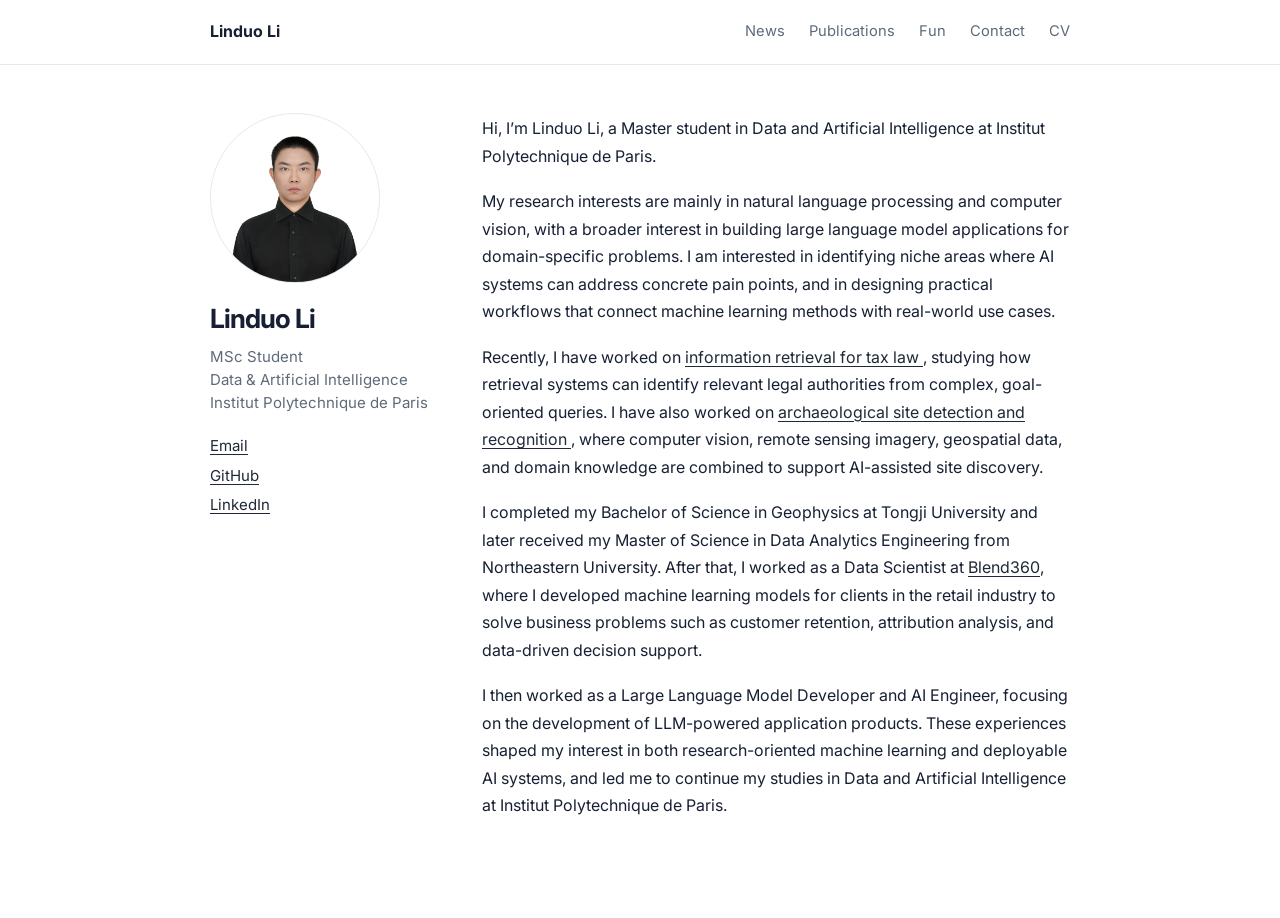
==== index.html @ b6d1ef23 "initial commit" ====
<!DOCTYPE html>
<html lang="en">
<head>
  <meta charset="UTF-8" />
  <meta name="viewport" content="width=device-width, initial-scale=1.0" />

  <title>Linduo Li</title>
  <meta
    name="description"
    content="Linduo Li — MSc student in Data and Artificial Intelligence at Institut Polytechnique de Paris. Research interests include natural language processing, computer vision, and LLM applications."
  />

  <link rel="preconnect" href="https://fonts.googleapis.com">
  <link rel="preconnect" href="https://fonts.gstatic.com" crossorigin>
  <link
    href="https://fonts.googleapis.com/css2?family=Inter:wght@400;500;600;700&display=swap"
    rel="stylesheet"
  >

  <link rel="stylesheet" href="assets/style.css" />
</head>

<body>
  <div id="site-header"></div>
  <script src="assets/nav.js"></script>

  <main class="container page home-page">
    <section class="intro">
      <div class="intro-sidebar">
        <img class="profile-photo" src="assets/img_li-linduo.jpg" alt="Portrait of Linduo Li" />

        <h1>Linduo Li</h1>

        <p class="profile-subtitle">
          MSc Student<br>
          Data & Artificial Intelligence<br>
          Institut Polytechnique de Paris
        </p>

        <div class="profile-links">
          <a href="mailto:li.linduo@ip-paris.fr">Email</a>
          <a href="https://github.com/LiLinduo" target="_blank" rel="noreferrer">GitHub</a>
          <a href="https://www.linkedin.com/in/brett-linduo-li-726781109" target="_blank" rel="noreferrer">LinkedIn</a>
        </div>
      </div>

      <div class="intro-text">
        <p>
          Hi, I’m Linduo Li, a Master student in Data and Artificial Intelligence at
          Institut Polytechnique de Paris.
        </p>

        <p>
          My research interests are mainly in natural language processing and computer vision, with
          a broader interest in building large language model applications for domain-specific problems.
          I am interested in identifying niche areas where AI systems can address concrete pain points,
          and in designing practical workflows that connect machine learning methods with real-world use cases.
        </p>

        <p>
          Recently, I have worked on
          <a href="https://github.com/LiLinduo/Information-Retrieval-for-Tax-Strategies" target="_blank" rel="noreferrer">
            information retrieval for tax law
          </a>,
          studying how retrieval systems can identify relevant legal authorities from complex, goal-oriented
          queries. I have also worked on
          <a href="https://github.com/BostonListener/CAA_2026" target="_blank" rel="noreferrer">
            archaeological site detection and recognition
          </a>,
          where computer vision, remote sensing imagery, geospatial data, and domain knowledge are combined
          to support AI-assisted site discovery.
        </p>

        <p>
          I completed my Bachelor of Science in Geophysics at Tongji University and later received my
          Master of Science in Data Analytics Engineering from Northeastern University. After that, I worked
          as a Data Scientist at
          <a href="https://www.linkedin.com/company/blend360/" target="_blank" rel="noreferrer">Blend360</a>,
          where I developed machine learning models for clients in the retail industry to solve business
          problems such as customer retention, attribution analysis, and data-driven decision support.
        </p>

        <p>
          I then worked as a Large Language Model Developer and AI Engineer, focusing on the development of
          LLM-powered application products. These experiences shaped my interest in both research-oriented
          machine learning and deployable AI systems, and led me to continue my studies in Data and Artificial
          Intelligence at Institut Polytechnique de Paris.
        </p>
      </div>
    </section>
  </main>
</body>
</html>
---- assets/style.css ----
:root {
  --bg: #ffffff;
  --text: #172033;
  --muted: #5f6b7a;
  --line: #e6e8ec;
  --link: #1f2937;
  --max-width: 860px;
}

* {
  box-sizing: border-box;
}

body {
  margin: 0;
  font-family: "Inter", system-ui, -apple-system, BlinkMacSystemFont, "Segoe UI", sans-serif;
  background: var(--bg);
  color: var(--text);
  line-height: 1.72;
  font-size: 16px;
}

a {
  color: var(--link);
  text-decoration: underline;
  text-underline-offset: 3px;
}

a:hover {
  color: #000;
}

.container {
  width: min(100% - 40px, var(--max-width));
  margin: 0 auto;
}

.site-header {
  border-bottom: 1px solid var(--line);
  background: #ffffff;
}

.nav {
  display: flex;
  align-items: center;
  justify-content: space-between;
  height: 64px;
}

.brand {
  font-weight: 700;
  font-size: 1rem;
  text-decoration: none;
  color: var(--text);
}

.nav-links {
  display: flex;
  gap: 24px;
  font-size: 0.92rem;
}

.nav-links a {
  text-decoration: none;
  color: var(--muted);
}

.nav-links a:hover,
.nav-links a.active {
  color: var(--text);
  font-weight: 600;
}

.page {
  padding: 54px 0 80px;
}

.home-page {
  padding-top: 48px;
}

.intro {
  display: grid;
  grid-template-columns: 220px minmax(0, 1fr);
  gap: 52px;
  align-items: start;
}

.intro-sidebar {
  text-align: left;
}

.profile-photo {
  width: 170px;
  height: 170px;
  display: block;
  object-fit: cover;
  object-position: center top;
  border-radius: 50%;
  margin-bottom: 20px;
  border: 1px solid var(--line);
  background: #f5f5f5;
}

.intro-sidebar h1 {
  margin: 0;
  font-size: 1.65rem;
  line-height: 1.2;
  letter-spacing: -0.04em;
}

.profile-subtitle {
  margin: 10px 0 0;
  color: var(--muted);
  font-size: 0.94rem;
  line-height: 1.55;
}

.profile-links {
  display: flex;
  flex-direction: column;
  gap: 4px;
  margin-top: 18px;
  font-size: 0.94rem;
}

.profile-links a {
  width: fit-content;
}

.intro-text {
  max-width: 620px;
  padding-top: 2px;
}

.intro-text p {
  margin: 0 0 18px;
  font-size: 1rem;
}

.page-title {
  margin: 0 0 28px;
  font-size: 1.85rem;
  line-height: 1.25;
  letter-spacing: -0.04em;
}

.section-title {
  margin: 38px 0 14px;
  font-size: 1.35rem;
  line-height: 1.3;
  letter-spacing: -0.03em;
}

.publication-list {
  display: grid;
  gap: 22px;
}

.publication {
  display: grid;
  grid-template-columns: 72px minmax(0, 1fr);
  gap: 22px;
  padding-bottom: 22px;
  border-bottom: 1px solid var(--line);
}

.pub-year {
  color: var(--muted);
  font-weight: 600;
  font-size: 0.95rem;
}

.publication h3 {
  margin: 0;
  font-size: 1.03rem;
  line-height: 1.45;
}

.pub-meta,
.pub-venue {
  margin: 6px 0 0;
  color: var(--muted);
  font-size: 0.94rem;
}

.pub-links {
  margin-top: 8px;
  display: flex;
  gap: 14px;
  flex-wrap: wrap;
  font-size: 0.94rem;
}

.news-list {
  display: grid;
  gap: 0;
}

.news-item {
  padding: 14px 0;
  border-bottom: 1px solid var(--line);
}

.news-item:first-child {
  border-top: 1px solid var(--line);
}

.news-item p {
  margin: 0;
  font-size: 1rem;
  line-height: 1.7;
}

.contact-box {
  max-width: 680px;
}

.contact-box p {
  margin-top: 0;
}

.contact-list {
  padding-left: 20px;
}

.contact-list li {
  margin-bottom: 8px;
}

@media (max-width: 760px) {
  .container {
    width: min(100% - 30px, var(--max-width));
  }

  .nav {
    height: auto;
    padding: 18px 0;
    align-items: flex-start;
    flex-direction: column;
    gap: 10px;
  }

  .nav-links {
    gap: 18px;
    flex-wrap: wrap;
  }

  .page {
    padding-top: 34px;
  }

  .intro {
    grid-template-columns: 1fr;
    gap: 26px;
  }

  .profile-photo {
    width: 145px;
    height: 145px;
  }

  .profile-links {
    flex-direction: row;
    flex-wrap: wrap;
    gap: 12px;
  }

  .publication {
    grid-template-columns: 1fr;
    gap: 6px;
  }
}
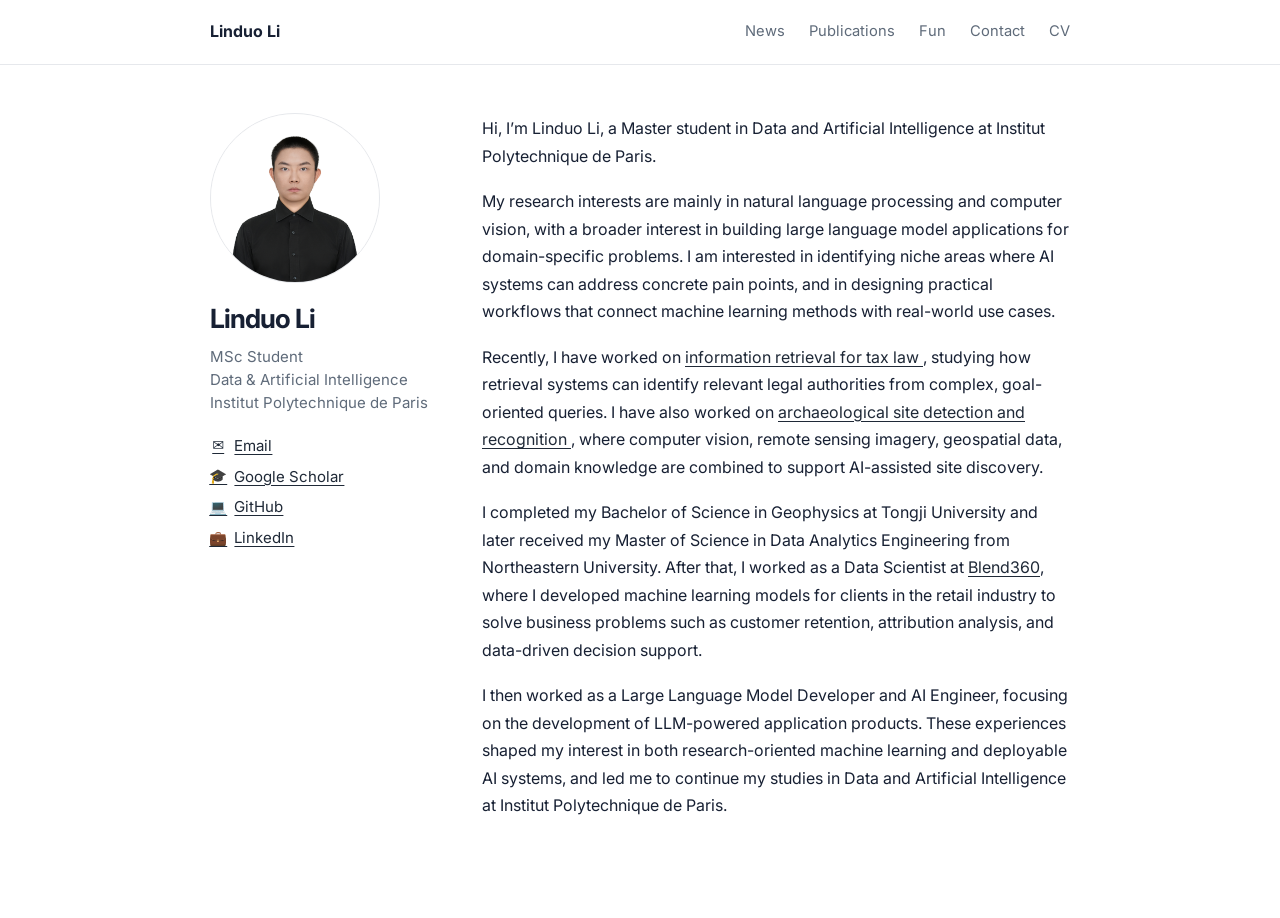
==== commit 804aef6e: "social media" ====
--- a/index.html
+++ b/index.html
@@ -9,6 +9,8 @@
     name="description"
     content="Linduo Li — MSc student in Data and Artificial Intelligence at Institut Polytechnique de Paris. Research interests include natural language processing, computer vision, and LLM applications."
   />
+
+  <link rel="icon" href="assets/favicon.ico" />
 
   <link rel="preconnect" href="https://fonts.googleapis.com">
   <link rel="preconnect" href="https://fonts.gstatic.com" crossorigin>
@@ -38,9 +40,25 @@
         </p>
 
         <div class="profile-links">
-          <a href="mailto:li.linduo@ip-paris.fr">Email</a>
-          <a href="https://github.com/LiLinduo" target="_blank" rel="noreferrer">GitHub</a>
-          <a href="https://www.linkedin.com/in/brett-linduo-li-726781109" target="_blank" rel="noreferrer">LinkedIn</a>
+          <a href="mailto:li.linduo@ip-paris.fr">
+            <span class="profile-link-icon">✉️</span>
+            <span>Email</span>
+          </a>
+
+          <a href="https://scholar.google.com/citations?user=Efj0p4sAAAAJ&hl=en" target="_blank" rel="noreferrer">
+            <span class="profile-link-icon">🎓</span>
+            <span>Google Scholar</span>
+          </a>
+
+          <a href="https://github.com/LiLinduo" target="_blank" rel="noreferrer">
+            <span class="profile-link-icon">💻</span>
+            <span>GitHub</span>
+          </a>
+
+          <a href="https://www.linkedin.com/in/brett-linduo-li-726781109" target="_blank" rel="noreferrer">
+            <span class="profile-link-icon">💼</span>
+            <span>LinkedIn</span>
+          </a>
         </div>
       </div>
 
--- a/assets/style.css
+++ b/assets/style.css
@@ -119,13 +119,26 @@
 .profile-links {
   display: flex;
   flex-direction: column;
-  gap: 4px;
+  gap: 5px;
   margin-top: 18px;
   font-size: 0.94rem;
 }
 
 .profile-links a {
   width: fit-content;
+  display: inline-flex;
+  align-items: center;
+  gap: 8px;
+  color: var(--link);
+}
+
+.profile-link-icon {
+  width: 1.15em;
+  display: inline-flex;
+  justify-content: center;
+  align-items: center;
+  font-size: 0.95em;
+  line-height: 1;
 }
 
 .intro-text {
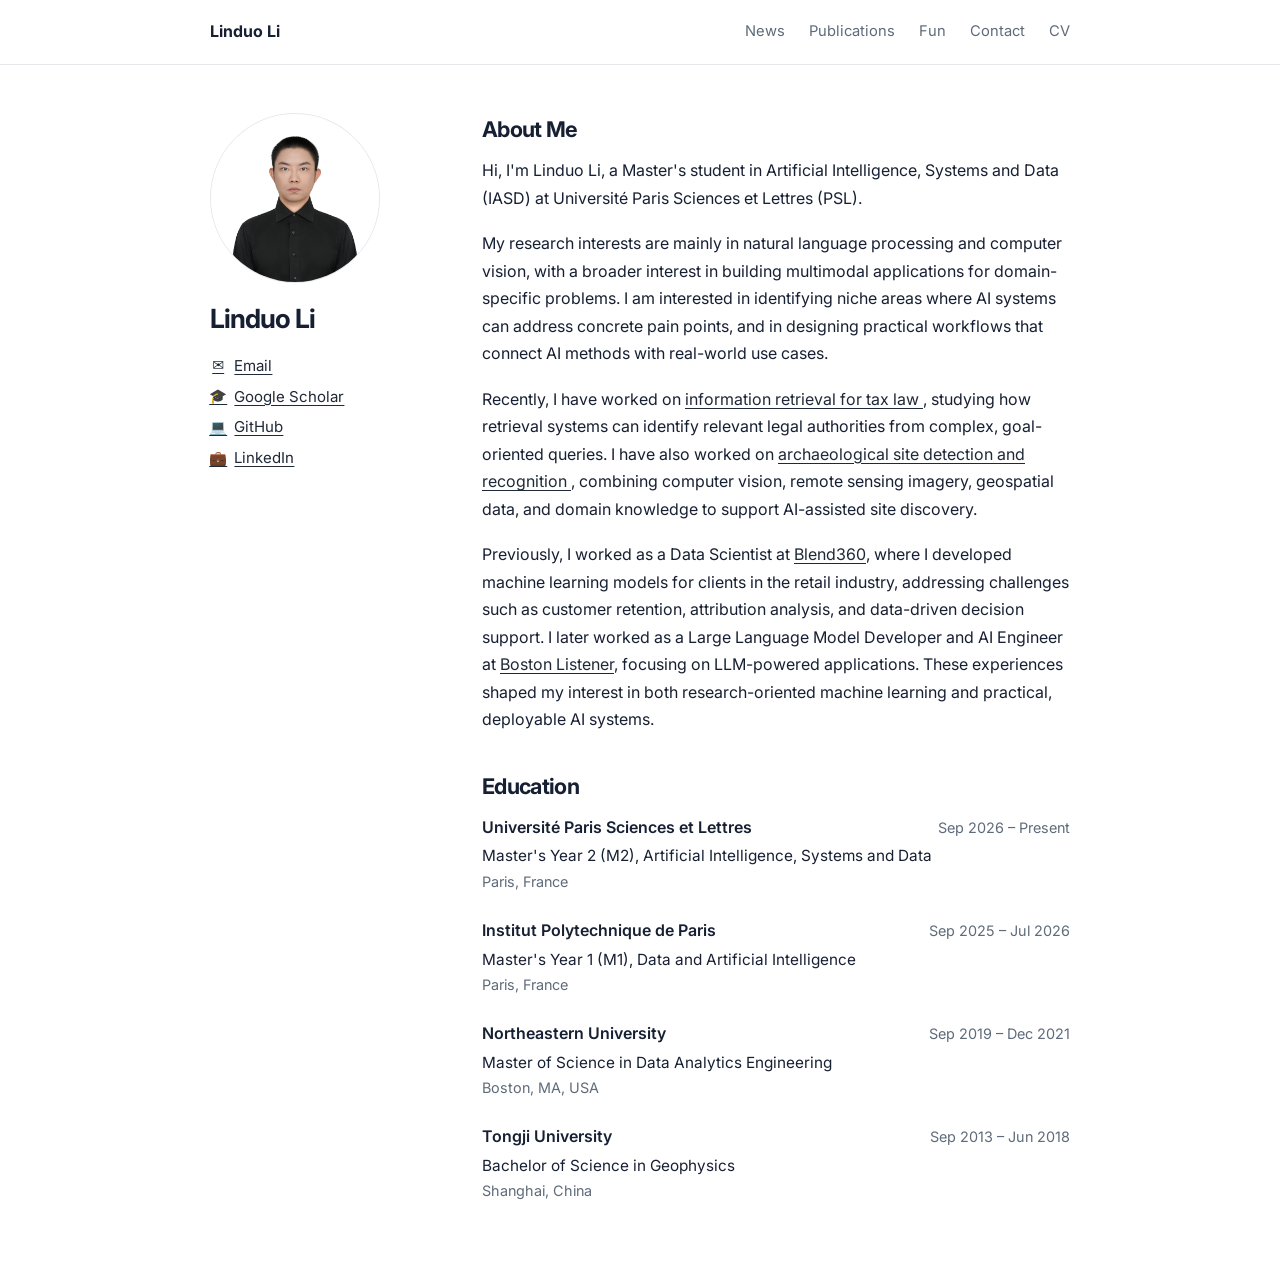
==== commit 5625a294: "Updated UI" ====
--- a/index.html
+++ b/index.html
@@ -7,7 +7,7 @@
   <title>Linduo Li</title>
   <meta
     name="description"
-    content="Linduo Li — MSc student in Data and Artificial Intelligence at Institut Polytechnique de Paris. Research interests include natural language processing, computer vision, and LLM applications."
+    content="Linduo Li — Master's student in Artificial Intelligence, Systems and Data at Université Paris Sciences et Lettres (PSL). Research interests include natural language processing, computer vision, and LLM applications."
   />
 
   <link rel="icon" href="assets/favicon.ico" />
@@ -20,6 +20,45 @@
   >
 
   <link rel="stylesheet" href="assets/style.css" />
+
+  <style>
+    .intro-text > section:first-child .section-title {
+      margin-top: 0;
+    }
+
+    .education-list {
+      display: grid;
+      gap: 22px;
+    }
+
+    .education-heading {
+      display: flex;
+      justify-content: space-between;
+      align-items: baseline;
+      flex-wrap: wrap;
+      gap: 4px 16px;
+    }
+
+    .education-school {
+      font-weight: 600;
+    }
+
+    .education-dates,
+    .education-location {
+      color: var(--muted);
+      font-size: 0.9rem;
+    }
+
+    .education-degree {
+      margin-top: 3px;
+      font-size: 0.96rem;
+      line-height: 1.55;
+    }
+
+    .education-location {
+      margin-top: 2px;
+    }
+  </style>
 </head>
 
 <body>
@@ -33,14 +72,8 @@
 
         <h1>Linduo Li</h1>
 
-        <p class="profile-subtitle">
-          MSc Student<br>
-          Data & Artificial Intelligence<br>
-          Institut Polytechnique de Paris
-        </p>
-
         <div class="profile-links">
-          <a href="mailto:li.linduo@ip-paris.fr">
+          <a href="mailto:linduo.li@dauphine.eu">
             <span class="profile-link-icon">✉️</span>
             <span>Email</span>
           </a>
@@ -63,47 +96,88 @@
       </div>
 
       <div class="intro-text">
-        <p>
-          Hi, I’m Linduo Li, a Master student in Data and Artificial Intelligence at
-          Institut Polytechnique de Paris.
-        </p>
+        <section class="about-me" aria-labelledby="about-heading">
+          <h2 class="section-title" id="about-heading">About Me</h2>
 
-        <p>
-          My research interests are mainly in natural language processing and computer vision, with
-          a broader interest in building large language model applications for domain-specific problems.
-          I am interested in identifying niche areas where AI systems can address concrete pain points,
-          and in designing practical workflows that connect machine learning methods with real-world use cases.
-        </p>
+          <p>
+            Hi, I'm Linduo Li, a Master's student in Artificial Intelligence,
+            Systems and Data (IASD) at Université Paris Sciences et Lettres (PSL).
+          </p>
 
-        <p>
-          Recently, I have worked on
-          <a href="https://github.com/LiLinduo/Information-Retrieval-for-Tax-Strategies" target="_blank" rel="noreferrer">
-            information retrieval for tax law
-          </a>,
-          studying how retrieval systems can identify relevant legal authorities from complex, goal-oriented
-          queries. I have also worked on
-          <a href="https://github.com/BostonListener/CAA_2026" target="_blank" rel="noreferrer">
-            archaeological site detection and recognition
-          </a>,
-          where computer vision, remote sensing imagery, geospatial data, and domain knowledge are combined
-          to support AI-assisted site discovery.
-        </p>
+          <p>
+            My research interests are mainly in natural language processing and computer vision,
+            with a broader interest in building multimodal applications for domain-specific
+            problems. I am interested in identifying niche areas where AI systems can address concrete
+            pain points, and in designing practical workflows that connect AI methods with real-world use cases.
+          </p>
 
-        <p>
-          I completed my Bachelor of Science in Geophysics at Tongji University and later received my
-          Master of Science in Data Analytics Engineering from Northeastern University. After that, I worked
-          as a Data Scientist at
-          <a href="https://www.linkedin.com/company/blend360/" target="_blank" rel="noreferrer">Blend360</a>,
-          where I developed machine learning models for clients in the retail industry to solve business
-          problems such as customer retention, attribution analysis, and data-driven decision support.
-        </p>
+          <p>
+            Recently, I have worked on
+            <a href="https://github.com/LiLinduo/Information-Retrieval-for-Tax-Strategies" target="_blank" rel="noreferrer">
+              information retrieval for tax law
+            </a>,
+            studying how retrieval systems can identify relevant legal authorities from complex,
+            goal-oriented queries. I have also worked on
+            <a href="https://github.com/BostonListener/CAA_2026" target="_blank" rel="noreferrer">
+              archaeological site detection and recognition
+            </a>,
+            combining computer vision, remote sensing imagery, geospatial data, and domain knowledge
+            to support AI-assisted site discovery.
+          </p>
 
-        <p>
-          I then worked as a Large Language Model Developer and AI Engineer, focusing on the development of
-          LLM-powered application products. These experiences shaped my interest in both research-oriented
-          machine learning and deployable AI systems, and led me to continue my studies in Data and Artificial
-          Intelligence at Institut Polytechnique de Paris.
-        </p>
+          <p>
+            Previously, I worked as a Data Scientist at
+            <a href="https://www.linkedin.com/company/blend360/" target="_blank" rel="noreferrer">Blend360</a>,
+            where I developed machine learning models for clients in the retail industry, addressing
+            challenges such as customer retention, attribution analysis, and data-driven decision support.
+            I later worked as a Large Language Model Developer and AI Engineer at
+            <a href="https://boslis.com/" target="_blank" rel="noopener noreferrer">Boston Listener</a>,
+            focusing on LLM-powered applications. These experiences shaped my interest in both
+            research-oriented machine learning and practical, deployable AI systems.
+          </p>
+        </section>
+
+        <section class="education" aria-labelledby="education-heading">
+          <h2 class="section-title" id="education-heading">Education</h2>
+
+          <div class="education-list">
+            <div class="education-item">
+              <div class="education-heading">
+                <span class="education-school">Université Paris Sciences et Lettres</span>
+                <span class="education-dates">Sep 2026 – Present</span>
+              </div>
+              <div class="education-degree">Master's Year 2 (M2), Artificial Intelligence, Systems and Data</div>
+              <div class="education-location">Paris, France</div>
+            </div>
+
+            <div class="education-item">
+              <div class="education-heading">
+                <span class="education-school">Institut Polytechnique de Paris</span>
+                <span class="education-dates">Sep 2025 – Jul 2026</span>
+              </div>
+              <div class="education-degree">Master's Year 1 (M1), Data and Artificial Intelligence</div>
+              <div class="education-location">Paris, France</div>
+            </div>
+
+            <div class="education-item">
+              <div class="education-heading">
+                <span class="education-school">Northeastern University</span>
+                <span class="education-dates">Sep 2019 – Dec 2021</span>
+              </div>
+              <div class="education-degree">Master of Science in Data Analytics Engineering</div>
+              <div class="education-location">Boston, MA, USA</div>
+            </div>
+
+            <div class="education-item">
+              <div class="education-heading">
+                <span class="education-school">Tongji University</span>
+                <span class="education-dates">Sep 2013 – Jun 2018</span>
+              </div>
+              <div class="education-degree">Bachelor of Science in Geophysics</div>
+              <div class="education-location">Shanghai, China</div>
+            </div>
+          </div>
+        </section>
       </div>
     </section>
   </main>
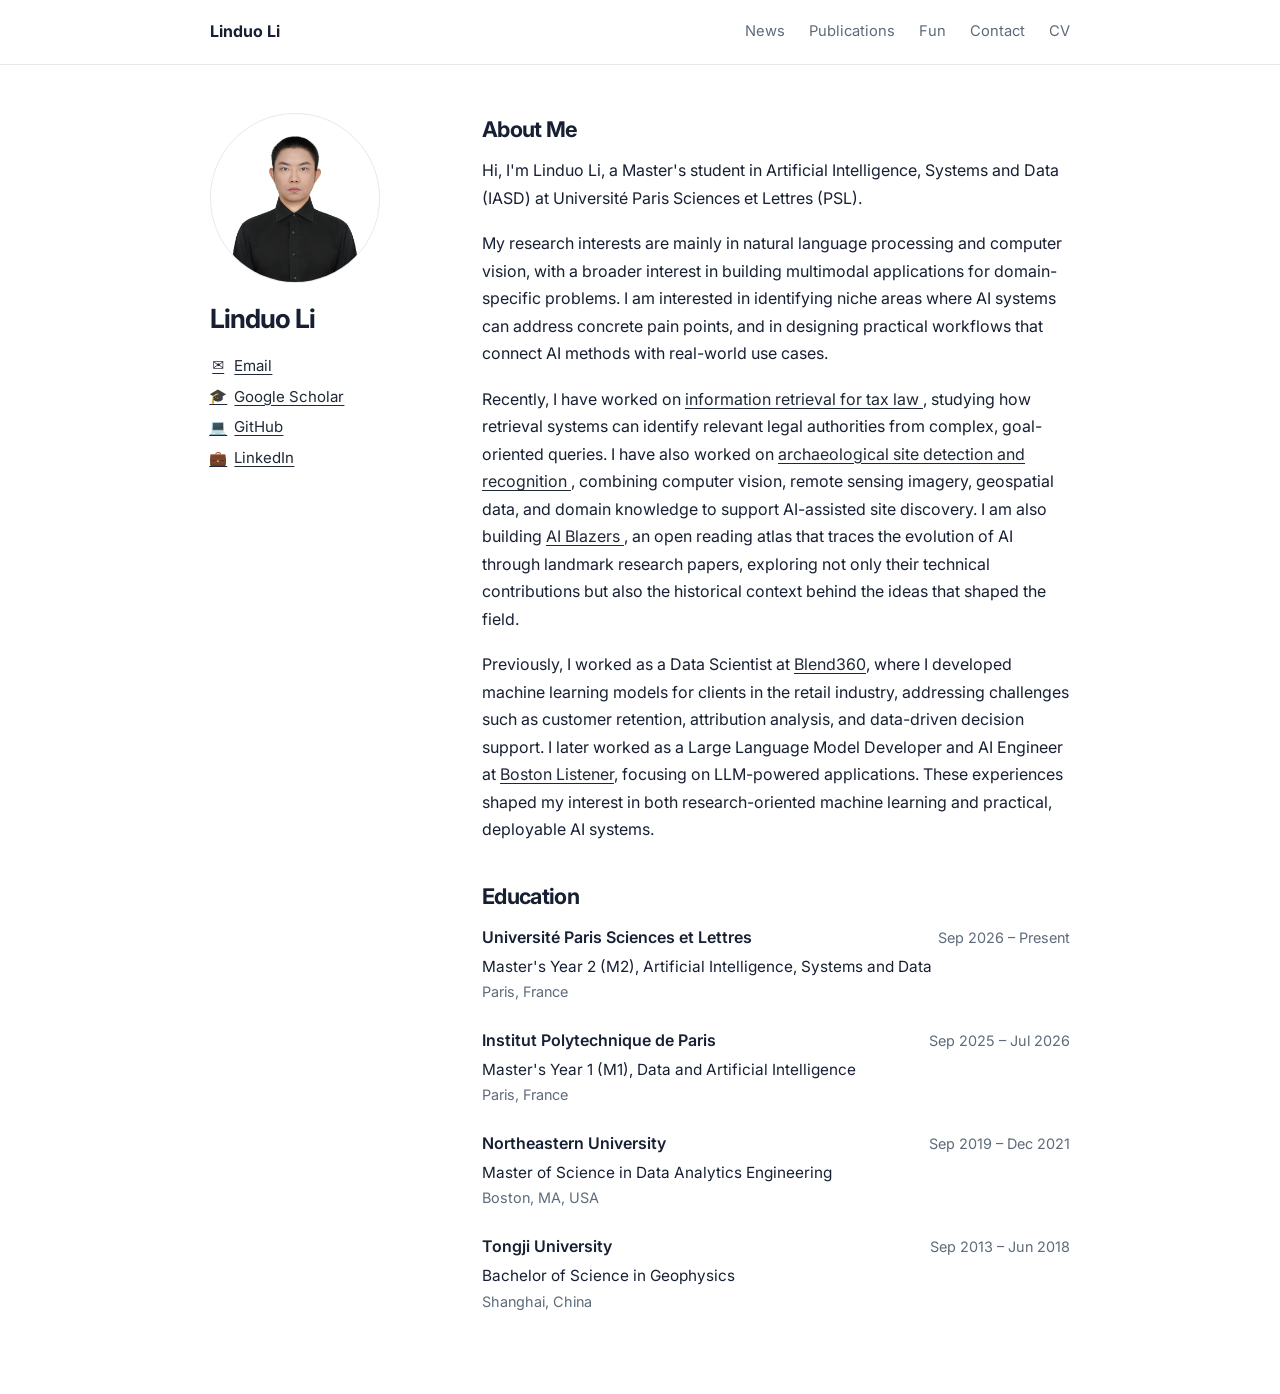
==== commit 5a12fdfa: "Updated Personal Info" ====
--- a/index.html
+++ b/index.html
@@ -123,6 +123,13 @@
             </a>,
             combining computer vision, remote sensing imagery, geospatial data, and domain knowledge
             to support AI-assisted site discovery.
+            I am also building
+            <a href="https://lilinduo.github.io/AI-Blazers/" target="_blank" rel="noopener noreferrer">
+              AI Blazers
+            </a>,
+            an open reading atlas that traces the evolution of AI through landmark research papers,
+            exploring not only their technical contributions but also the historical context
+            behind the ideas that shaped the field.
           </p>
 
           <p>
